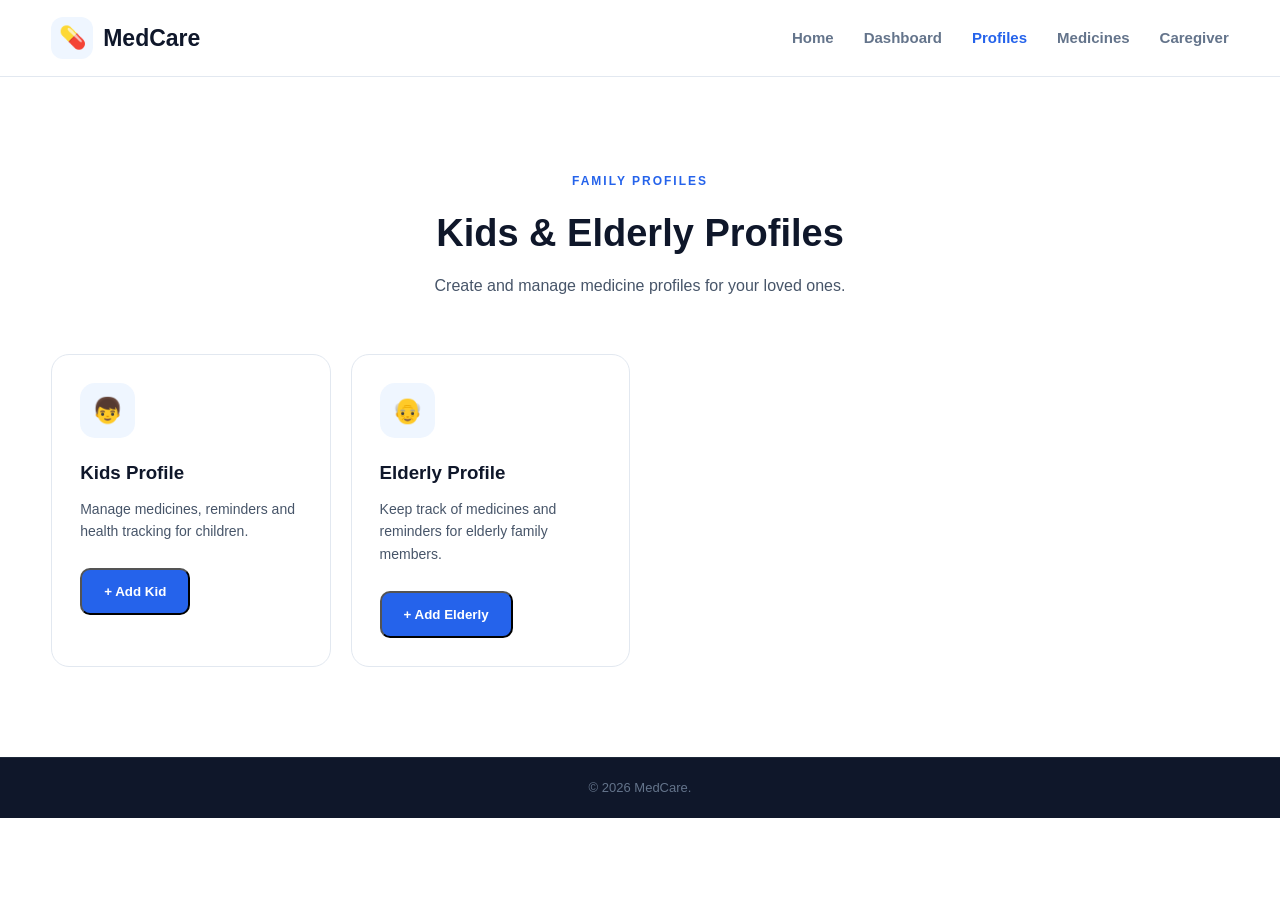
==== profiles.html @ bdc8e972 "Create profiles.html" ====
<!DOCTYPE html>
<html lang="en">
<head>
    <meta charset="UTF-8">
    <meta name="viewport" content="width=device-width, initial-scale=1.0">
    <title>Profiles - MedCare</title>
    <link rel="stylesheet" href="css/style.css">
</head>

<body>

<header class="header">
    <div class="container nav">

        <a href="index.html" class="logo">
            <span class="logo-icon">💊</span>
            MedCare
        </a>

        <nav class="navigation">
            <a href="index.html">Home</a>
            <a href="dashboard.html">Dashboard</a>
            <a href="profiles.html" class="active">Profiles</a>
            <a href="add-medicine.html">Medicines</a>
            <a href="caregiver.html">Caregiver</a>
        </nav>

    </div>
</header>


<main>

<section class="features">

<div class="container">

<div class="section-heading">
    <span class="section-label">FAMILY PROFILES</span>
    <h2>Kids & Elderly Profiles</h2>
    <p>Create and manage medicine profiles for your loved ones.</p>
</div>


<div class="feature-grid">

    <div class="feature-card">

        <div class="feature-icon">👦</div>

        <h3>Kids Profile</h3>

        <p>
            Manage medicines, reminders and
            health tracking for children.
        </p>

        <br>

        <button class="btn btn-primary">
            + Add Kid
        </button>

    </div>


    <div class="feature-card">

        <div class="feature-icon">👴</div>

        <h3>Elderly Profile</h3>

        <p>
            Keep track of medicines and
            reminders for elderly family members.
        </p>

        <br>

        <button class="btn btn-primary">
            + Add Elderly
        </button>

    </div>

</div>

</div>

</section>

</main>


<footer class="footer">

<div class="footer-bottom">
    © 2026 MedCare.
</div>

</footer>

<script src="js/app.js"></script>

</body>
</html>
---- css/style.css ----
/* =========================================
   MEDCARE - GLOBAL STYLES
========================================= */

* {
    margin: 0;
    padding: 0;
    box-sizing: border-box;
}

:root {
    --primary: #2563eb;
    --primary-dark: #1d4ed8;
    --secondary: #0ea5e9;
    --dark: #0f172a;
    --text: #475569;
    --light: #f8fafc;
    --white: #ffffff;
    --border: #e2e8f0;
    --success: #16a34a;
    --danger: #dc2626;
}

html {
    scroll-behavior: smooth;
}

body {
    font-family:
        Arial,
        Helvetica,
        sans-serif;

    color: var(--dark);
    background: var(--white);
    line-height: 1.6;
}

a {
    text-decoration: none;
    color: inherit;
}

.container {
    width: min(1180px, 92%);
    margin: auto;
}


/* =========================================
   HEADER
========================================= */

.header {
    width: 100%;
    background: rgba(255,255,255,0.95);
    border-bottom: 1px solid var(--border);
    position: sticky;
    top: 0;
    z-index: 1000;
}

.nav {
    height: 76px;
    display: flex;
    align-items: center;
    justify-content: space-between;
}

.logo {
    display: flex;
    align-items: center;
    gap: 10px;

    font-size: 23px;
    font-weight: 800;
    color: var(--dark);
}

.logo-icon {
    width: 42px;
    height: 42px;

    display: flex;
    align-items: center;
    justify-content: center;

    background: #eff6ff;
    border-radius: 12px;

    font-size: 22px;
}

.navigation {
    display: flex;
    align-items: center;
    gap: 30px;
}

.navigation a {
    color: #64748b;
    font-size: 15px;
    font-weight: 600;

    transition: 0.3s;
}

.navigation a:hover,
.navigation a.active {
    color: var(--primary);
}

.mobile-menu-btn {
    display: none;

    border: none;
    background: transparent;

    font-size: 25px;
    cursor: pointer;
}


/* =========================================
   HERO
========================================= */

.hero {
    min-height: 650px;

    display: flex;
    align-items: center;

    background:
        radial-gradient(
            circle at 90% 20%,
            #dbeafe,
            transparent 30%
        ),
        linear-gradient(
            135deg,
            #f8fbff,
            #eff6ff
        );

    overflow: hidden;
}

.hero-content {
    display: grid;

    grid-template-columns:
        1.1fr
        0.9fr;

    gap: 60px;

    align-items: center;
}

.badge {
    display: inline-block;

    padding: 8px 14px;

    border-radius: 30px;

    background: #dbeafe;
    color: var(--primary);

    font-size: 13px;
    font-weight: 700;

    margin-bottom: 20px;
}

.hero h1 {
    font-size: clamp(42px, 5vw, 68px);
    line-height: 1.05;

    letter-spacing: -2px;

    margin-bottom: 24px;
}

.hero h1 span {
    color: var(--primary);
}

.hero-text > p {
    max-width: 600px;

    color: var(--text);

    font-size: 18px;

    margin-bottom: 32px;
}

.hero-buttons {
    display: flex;
    gap: 15px;
    flex-wrap: wrap;
}

.btn {
    padding: 14px 22px;

    border-radius: 10px;

    font-weight: 700;

    transition: 0.3s;
}

.btn-primary {
    background: var(--primary);
    color: white;
}

.btn-primary:hover {
    background: var(--primary-dark);
    transform: translateY(-2px);
}

.btn-secondary {
    background: white;
    color: var(--dark);

    border: 1px solid var(--border);
}

.btn-secondary:hover {
    border-color: var(--primary);
    color: var(--primary);
}


/* =========================================
   HERO ART
========================================= */

.hero-art {
    display: flex;
    justify-content: center;
}

.medical-card {
    width: 330px;

    padding: 30px;

    background: white;

    border-radius: 25px;

    box-shadow:
        0 25px 70px
        rgba(37,99,235,0.15);

    transform: rotate(2deg);
}

.medical-icon {
    width: 70px;
    height: 70px;

    display: flex;
    align-items: center;
    justify-content: center;

    background: #dbeafe;

    border-radius: 20px;

    font-size: 35px;

    margin-bottom: 20px;
}

.medical-card h3 {
    font-size: 22px;
    margin-bottom: 5px;
}

.medical-card > p {
    color: #64748b;
    margin-bottom: 25px;
}

.reminder-preview {
    display: flex;

    align-items: center;
    justify-content: space-between;

    padding: 14px;

    background: #f8fafc;

    border-radius: 12px;

    margin-top: 10px;
}

.reminder-preview div {
    display: flex;
    flex-direction: column;
}

.reminder-preview strong {
    font-size: 14px;
}

.reminder-preview small {
    color: #64748b;
}

.status-dot {
    width: 10px;
    height: 10px;

    border-radius: 50%;

    background: var(--success);
}


/* =========================================
   SECTIONS
========================================= */

.features,
.how-it-works {
    padding: 90px 0;
}

.section-heading {
    text-align: center;
    max-width: 650px;

    margin:
        0 auto
        55px;
}

.section-label {
    color: var(--primary);

    font-size: 12px;
    font-weight: 800;

    letter-spacing: 2px;
}

.section-heading h2 {
    font-size: 38px;
    margin: 10px 0;
}

.section-heading p {
    color: var(--text);
}


/* =========================================
   FEATURE CARDS
========================================= */

.feature-grid {
    display: grid;

    grid-template-columns:
        repeat(4, 1fr);

    gap: 20px;
}

.feature-card {
    padding: 28px;

    border: 1px solid var(--border);

    border-radius: 18px;

    background: white;

    transition: 0.3s;
}

.feature-card:hover {
    transform: translateY(-6px);

    box-shadow:
        0 20px 40px
        rgba(15,23,42,0.08);
}

.feature-icon {
    width: 55px;
    height: 55px;

    display: flex;
    align-items: center;
    justify-content: center;

    background: #eff6ff;

    border-radius: 15px;

    font-size: 25px;

    margin-bottom: 20px;
}

.feature-card h3 {
    margin-bottom: 10px;
}

.feature-card p {
    color: var(--text);

    font-size: 14px;
}


/* =========================================
   STEPS
========================================= */

.how-it-works {
    background: #f8fafc;
}

.steps {
    display: grid;

    grid-template-columns:
        repeat(4, 1fr);

    gap: 20px;
}

.step {
    position: relative;

    text-align: center;

    padding: 25px;
}

.step-number {
    width: 65px;
    height: 65px;

    margin:
        0 auto
        20px;

    display: flex;
    align-items: center;
    justify-content: center;

    border-radius: 50%;

    background: var(--primary);
    color: white;

    font-weight: 800;
}

.step h3 {
    margin-bottom: 8px;
}

.step p {
    color: var(--text);
    font-size: 14px;
}


/* =========================================
   FOOTER
========================================= */

.footer {
    background: #0f172a;
    color: white;
}

.footer-content {
    padding: 60px 0;

    display: grid;

    grid-template-columns:
        2fr
        1fr
        1fr;

    gap: 40px;
}

.footer-logo {
    color: white;
    margin-bottom: 15px;
}

.footer-content p {
    color: #94a3b8;

    max-width: 350px;
}

.footer-content h4 {
    margin-bottom: 15px;
}

.footer-content a {
    display: block;

    color: #94a3b8;

    margin-bottom: 8px;

    font-size: 14px;
}

.footer-content a:hover {
    color: white;
}

.footer-bottom {
    border-top: 1px solid #1e293b;

    padding: 20px;

    text-align: center;

    color: #64748b;

    font-size: 13px;
}


/* =========================================
   RESPONSIVE
========================================= */

@media (max-width: 900px) {

    .navigation {
        display: none;
    }

    .mobile-menu-btn {
        display: block;
    }

    .hero-content {
        grid-template-columns: 1fr;

        text-align: center;

        padding: 70px 0;
    }

    .hero-text > p {
        margin-left: auto;
        margin-right: auto;
    }

    .hero-buttons {
        justify-content: center;
    }

    .feature-grid {
        grid-template-columns:
            repeat(2, 1fr);
    }

    .steps {
        grid-template-columns:
            repeat(2, 1fr);
    }
}


@media (max-width: 600px) {

    .hero {
        min-height: auto;
    }

    .hero h1 {
        font-size: 42px;
    }

    .medical-card {
        width: 290px;
    }

    .feature-grid,
    .steps {
        grid-template-columns: 1fr;
    }

    .footer-content {
        grid-template-columns: 1fr;
    }

    .features,
    .how-it-works {
        padding: 65px 0;
    }

    .section-heading h2 {
        font-size: 30px;
    }

}
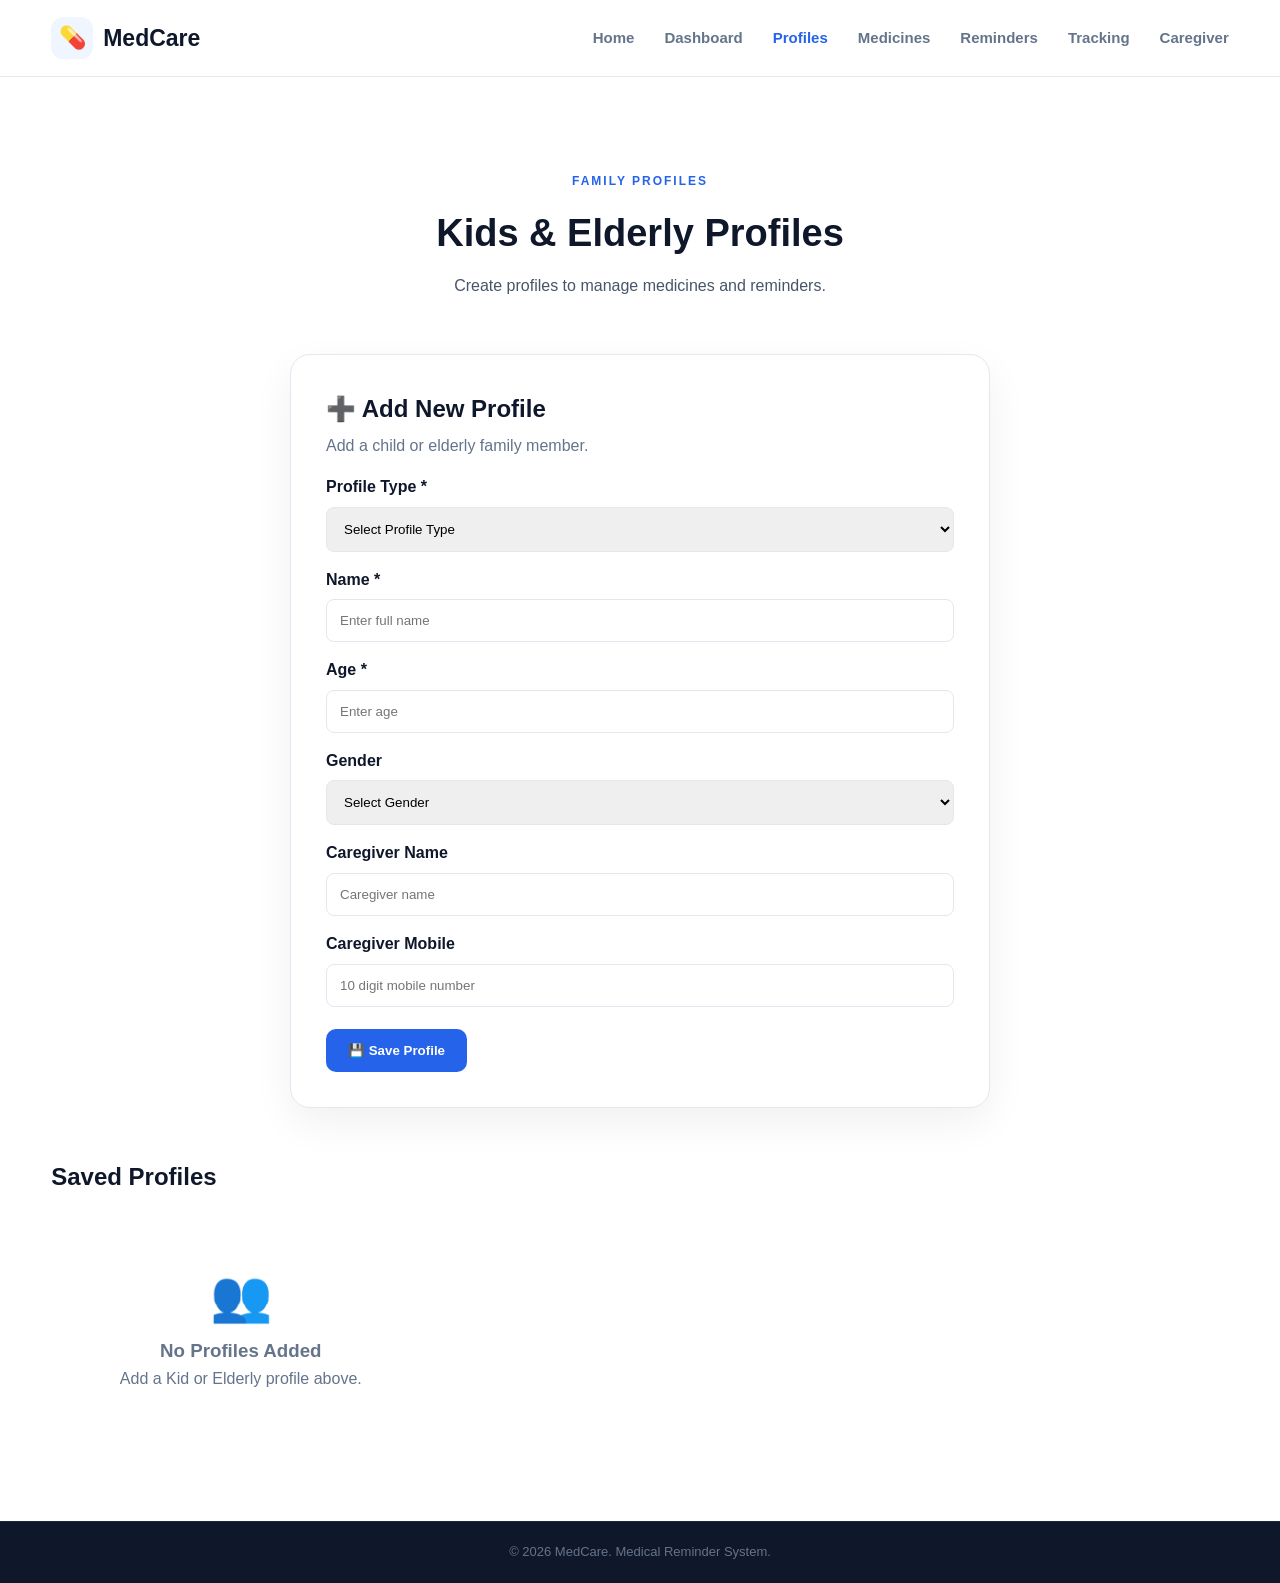
==== commit d7111669: "Update profiles.html" ====
--- a/profiles.html
+++ b/profiles.html
@@ -1,31 +1,169 @@
 <!DOCTYPE html>
 <html lang="en">
+
 <head>
-    <meta charset="UTF-8">
-    <meta name="viewport" content="width=device-width, initial-scale=1.0">
-    <title>Profiles - MedCare</title>
-    <link rel="stylesheet" href="css/style.css">
+<meta charset="UTF-8">
+
+<meta name="viewport"
+content="width=device-width, initial-scale=1.0">
+
+<title>Profiles - MedCare</title>
+
+<link rel="stylesheet"
+href="css/style.css">
+
+<style>
+
+.profile-form {
+    max-width: 700px;
+    margin: 0 auto 50px;
+    background: white;
+    padding: 35px;
+    border: 1px solid #e2e8f0;
+    border-radius: 20px;
+    box-shadow: 0 15px 40px rgba(15,23,42,0.06);
+}
+
+.profile-form label {
+    display: block;
+    font-weight: 600;
+    margin-top: 15px;
+}
+
+.profile-form input,
+.profile-form select {
+    width: 100%;
+    padding: 13px;
+    margin-top: 7px;
+    border: 1px solid #e2e8f0;
+    border-radius: 8px;
+}
+
+.profile-form button {
+    margin-top: 22px;
+    border: none;
+    cursor: pointer;
+}
+
+.profile-list {
+    display: grid;
+    grid-template-columns: repeat(3, 1fr);
+    gap: 20px;
+}
+
+.profile-card {
+    background: white;
+    padding: 25px;
+    border: 1px solid #e2e8f0;
+    border-radius: 18px;
+    box-shadow: 0 10px 30px rgba(15,23,42,0.05);
+}
+
+.profile-avatar {
+    width: 75px;
+    height: 75px;
+    border-radius: 50%;
+    background: #eff6ff;
+    display: flex;
+    align-items: center;
+    justify-content: center;
+    font-size: 38px;
+    margin-bottom: 15px;
+}
+
+.profile-card h3 {
+    margin-bottom: 8px;
+}
+
+.profile-card p {
+    color: #64748b;
+    margin: 5px 0;
+}
+
+.profile-actions {
+    margin-top: 20px;
+    display: flex;
+    gap: 8px;
+    flex-wrap: wrap;
+}
+
+.empty-profile {
+    text-align: center;
+    padding: 40px;
+    color: #64748b;
+}
+
+@media(max-width:800px) {
+    .profile-list {
+        grid-template-columns: 1fr 1fr;
+    }
+}
+
+@media(max-width:550px) {
+    .profile-list {
+        grid-template-columns: 1fr;
+    }
+}
+
+</style>
+
 </head>
 
+
 <body>
 
+
 <header class="header">
-    <div class="container nav">
-
-        <a href="index.html" class="logo">
-            <span class="logo-icon">💊</span>
-            MedCare
-        </a>
-
-        <nav class="navigation">
-            <a href="index.html">Home</a>
-            <a href="dashboard.html">Dashboard</a>
-            <a href="profiles.html" class="active">Profiles</a>
-            <a href="add-medicine.html">Medicines</a>
-            <a href="caregiver.html">Caregiver</a>
-        </nav>
-
-    </div>
+
+<div class="container nav">
+
+<a href="index.html"
+class="logo">
+
+<span class="logo-icon">
+💊
+</span>
+
+MedCare
+
+</a>
+
+
+<nav class="navigation">
+
+<a href="index.html">
+Home
+</a>
+
+<a href="dashboard.html">
+Dashboard
+</a>
+
+<a href="profiles.html"
+class="active">
+Profiles
+</a>
+
+<a href="add-medicine.html">
+Medicines
+</a>
+
+<a href="reminders.html">
+Reminders
+</a>
+
+<a href="tracking.html">
+Tracking
+</a>
+
+<a href="caregiver.html">
+Caregiver
+</a>
+
+</nav>
+
+</div>
+
 </header>
 
 
@@ -35,58 +173,162 @@
 
 <div class="container">
 
+
 <div class="section-heading">
-    <span class="section-label">FAMILY PROFILES</span>
-    <h2>Kids & Elderly Profiles</h2>
-    <p>Create and manage medicine profiles for your loved ones.</p>
+
+<span class="section-label">
+FAMILY PROFILES
+</span>
+
+<h2>
+Kids & Elderly Profiles
+</h2>
+
+<p>
+Create profiles to manage medicines and reminders.
+</p>
+
 </div>
 
 
-<div class="feature-grid">
-
-    <div class="feature-card">
-
-        <div class="feature-icon">👦</div>
-
-        <h3>Kids Profile</h3>
-
-        <p>
-            Manage medicines, reminders and
-            health tracking for children.
-        </p>
-
-        <br>
-
-        <button class="btn btn-primary">
-            + Add Kid
-        </button>
-
-    </div>
-
-
-    <div class="feature-card">
-
-        <div class="feature-icon">👴</div>
-
-        <h3>Elderly Profile</h3>
-
-        <p>
-            Keep track of medicines and
-            reminders for elderly family members.
-        </p>
-
-        <br>
-
-        <button class="btn btn-primary">
-            + Add Elderly
-        </button>
-
-    </div>
+<!-- ADD PROFILE FORM -->
+
+<div class="profile-form">
+
+<h2>
+➕ Add New Profile
+</h2>
+
+<p style="color:#64748b;margin-top:5px;">
+Add a child or elderly family member.
+</p>
+
+
+<form id="profile-form">
+
+
+<label>
+Profile Type *
+</label>
+
+<select
+id="profile-type"
+required>
+
+<option value="">
+Select Profile Type
+</option>
+
+<option value="Kid">
+👦 Kid
+</option>
+
+<option value="Elderly">
+👴 Elderly
+</option>
+
+</select>
+
+
+<label>
+Name *
+</label>
+
+<input
+id="profile-name"
+type="text"
+placeholder="Enter full name"
+required>
+
+
+<label>
+Age *
+</label>
+
+<input
+id="profile-age"
+type="number"
+min="1"
+max="120"
+placeholder="Enter age"
+required>
+
+
+<label>
+Gender
+</label>
+
+<select id="profile-gender">
+
+<option value="">
+Select Gender
+</option>
+
+<option value="Male">
+Male
+</option>
+
+<option value="Female">
+Female
+</option>
+
+<option value="Other">
+Other
+</option>
+
+</select>
+
+
+<label>
+Caregiver Name
+</label>
+
+<input
+id="caregiver-name"
+type="text"
+placeholder="Caregiver name">
+
+
+<label>
+Caregiver Mobile
+</label>
+
+<input
+id="caregiver-mobile"
+type="tel"
+placeholder="10 digit mobile number">
+
+
+<button
+type="submit"
+class="btn btn-primary">
+
+💾 Save Profile
+
+</button>
+
+
+</form>
 
 </div>
 
+
+<!-- PROFILE LIST -->
+
+<h2 style="margin-bottom:20px;">
+Saved Profiles
+</h2>
+
+
+<div
+id="profile-list"
+class="profile-list">
+
 </div>
 
+
+</div>
+
 </section>
 
 </main>
@@ -95,12 +337,430 @@
 <footer class="footer">
 
 <div class="footer-bottom">
-    © 2026 MedCare.
+
+© 2026 MedCare.
+Medical Reminder System.
+
 </div>
 
 </footer>
 
+
 <script src="js/app.js"></script>
 
+
+<script>
+
+/* =====================================
+   PROFILE SYSTEM
+===================================== */
+
+const PROFILE_KEY =
+"medcare_profiles";
+
+
+function getProfiles() {
+
+    return JSON.parse(
+        localStorage.getItem(PROFILE_KEY)
+        || "[]"
+    );
+
+}
+
+
+function saveProfiles(profiles) {
+
+    localStorage.setItem(
+        PROFILE_KEY,
+        JSON.stringify(profiles)
+    );
+
+}
+
+
+/* =====================================
+   ADD PROFILE
+===================================== */
+
+const profileForm =
+document.getElementById(
+    "profile-form"
+);
+
+
+profileForm.addEventListener(
+"submit",
+function(event) {
+
+    event.preventDefault();
+
+
+    const type =
+    document.getElementById(
+        "profile-type"
+    ).value;
+
+
+    const name =
+    document.getElementById(
+        "profile-name"
+    ).value.trim();
+
+
+    const age =
+    document.getElementById(
+        "profile-age"
+    ).value;
+
+
+    const gender =
+    document.getElementById(
+        "profile-gender"
+    ).value;
+
+
+    const caregiver =
+    document.getElementById(
+        "caregiver-name"
+    ).value.trim();
+
+
+    const mobile =
+    document.getElementById(
+        "caregiver-mobile"
+    ).value.trim();
+
+
+    if (!type || !name || !age) {
+
+        alert(
+            "Please fill all required fields."
+        );
+
+        return;
+
+    }
+
+
+    const profiles =
+    getProfiles();
+
+
+    const profile = {
+
+        id:
+        Date.now().toString(),
+
+        type:
+        type,
+
+        name:
+        name,
+
+        age:
+        age,
+
+        gender:
+        gender,
+
+        caregiver:
+        caregiver,
+
+        mobile:
+        mobile,
+
+        createdAt:
+        new Date().toISOString()
+
+    };
+
+
+    profiles.push(profile);
+
+
+    saveProfiles(profiles);
+
+
+    alert(
+        "✅ Profile added successfully!"
+    );
+
+
+    profileForm.reset();
+
+
+    renderProfiles();
+
+});
+
+
+/* =====================================
+   DISPLAY PROFILES
+===================================== */
+
+function renderProfiles() {
+
+    const container =
+    document.getElementById(
+        "profile-list"
+    );
+
+
+    const profiles =
+    getProfiles();
+
+
+    if (profiles.length === 0) {
+
+        container.innerHTML = `
+
+        <div class="empty-profile">
+
+            <div style="font-size:50px;">
+                👥
+            </div>
+
+            <h3>
+                No Profiles Added
+            </h3>
+
+            <p>
+                Add a Kid or Elderly profile above.
+            </p>
+
+        </div>
+
+        `;
+
+        return;
+
+    }
+
+
+    container.innerHTML =
+    profiles.map(
+    profile => `
+
+        <div class="profile-card">
+
+            <div class="profile-avatar">
+
+                ${
+                    profile.type === "Kid"
+                    ? "👦"
+                    : "👴"
+                }
+
+            </div>
+
+
+            <h3>
+                ${profile.name}
+            </h3>
+
+
+            <p>
+                <strong>
+                    Type:
+                </strong>
+
+                ${profile.type}
+            </p>
+
+
+            <p>
+                <strong>
+                    Age:
+                </strong>
+
+                ${profile.age}
+            </p>
+
+
+            <p>
+                <strong>
+                    Gender:
+                </strong>
+
+                ${profile.gender || "Not specified"}
+            </p>
+
+
+            <p>
+                <strong>
+                    Caregiver:
+                </strong>
+
+                ${profile.caregiver || "Not added"}
+            </p>
+
+
+            <p>
+                <strong>
+                    Mobile:
+                </strong>
+
+                ${profile.mobile || "Not added"}
+            </p>
+
+
+            <div class="profile-actions">
+
+                <button
+                class="btn btn-secondary"
+                onclick="editProfile('${profile.id}')">
+
+                    ✏️ Edit
+
+                </button>
+
+
+                <button
+                class="btn btn-secondary"
+                onclick="deleteProfile('${profile.id}')">
+
+                    🗑️ Delete
+
+                </button>
+
+            </div>
+
+        </div>
+
+    `
+    ).join("");
+
+}
+
+
+/* =====================================
+   EDIT PROFILE
+===================================== */
+
+function editProfile(id) {
+
+    const profiles =
+    getProfiles();
+
+
+    const profile =
+    profiles.find(
+        item =>
+        item.id === id
+    );
+
+
+    if (!profile) return;
+
+
+    const name =
+    prompt(
+        "Enter profile name:",
+        profile.name
+    );
+
+
+    if (!name) return;
+
+
+    const age =
+    prompt(
+        "Enter age:",
+        profile.age
+    );
+
+
+    if (!age) return;
+
+
+    const caregiver =
+    prompt(
+        "Enter caregiver name:",
+        profile.caregiver || ""
+    );
+
+
+    const mobile =
+    prompt(
+        "Enter caregiver mobile:",
+        profile.mobile || ""
+    );
+
+
+    profile.name =
+    name;
+
+    profile.age =
+    age;
+
+    profile.caregiver =
+    caregiver;
+
+    profile.mobile =
+    mobile;
+
+
+    saveProfiles(profiles);
+
+
+    renderProfiles();
+
+
+    alert(
+        "✅ Profile updated successfully!"
+    );
+
+}
+
+
+/* =====================================
+   DELETE PROFILE
+===================================== */
+
+function deleteProfile(id) {
+
+    const confirmDelete =
+    confirm(
+        "Are you sure you want to delete this profile?"
+    );
+
+
+    if (!confirmDelete) return;
+
+
+    let profiles =
+    getProfiles();
+
+
+    profiles =
+    profiles.filter(
+        profile =>
+        profile.id !== id
+    );
+
+
+    saveProfiles(profiles);
+
+
+    renderProfiles();
+
+
+    alert(
+        "Profile deleted successfully."
+    );
+
+}
+
+
+/* =====================================
+   INITIAL LOAD
+===================================== */
+
+renderProfiles();
+
+</script>
+
 </body>
+
 </html>
